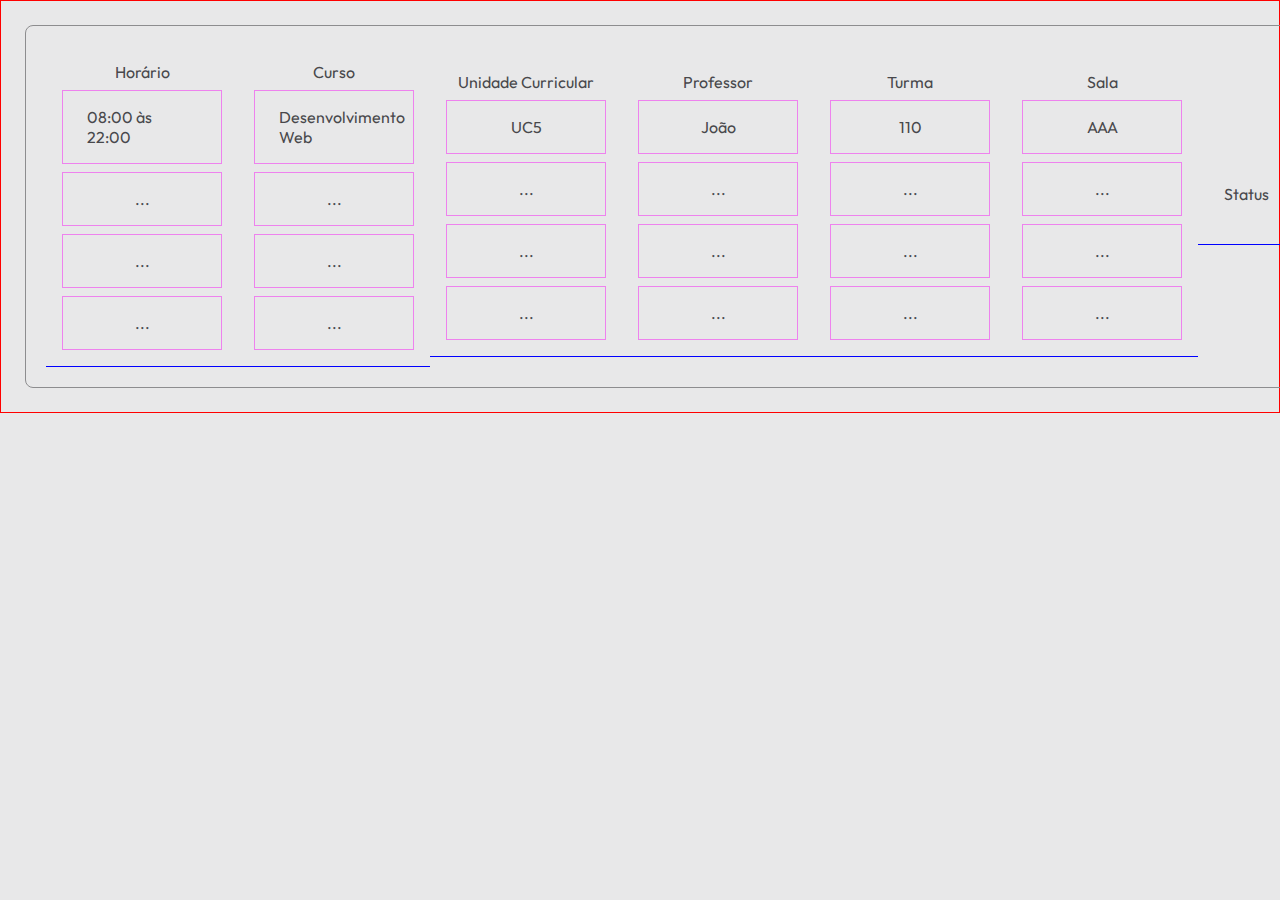
==== agenda.html @ 8237e06f "update js dropdown function" ====
<!DOCTYPE html>
<html lang="en">
<head>
    <meta charset="UTF-8">
    <meta http-equiv="X-UA-Compatible" content="IE=edge">
    <meta name="viewport" content="width=device-width, initial-scale=1.0">
    <!---------------------- MATERIAL ICONS GOOGLE ---------------------->
    <link rel="stylesheet" href="https://fonts.googleapis.com/css2?family=Material+Symbols+Rounded:opsz,wght,FILL,GRAD@20..48,100..700,0..1,-50..200" />
    <link rel="stylesheet" href="./assets/css/style.css">
    <title>Workstation_Agenda</title>
</head>
<body>
    <div class="station__content">
        <div class="app__agenda">
            <div class="row__data">
                <div class="data__title">
                    Horário
                    <div class="data__cell">08:00 às 22:00</div>
                    <div class="data__cell">...</div>
                    <div class="data__cell">...</div>
                    <div class="data__cell">...</div>
                </div>
                <div class="data__title">
                    Curso
                    <div class="data__cell">Desenvolvimento Web</div>
                    <div class="data__cell">...</div>
                    <div class="data__cell">...</div>
                    <div class="data__cell">...</div>
                </div>
                <div class="data__title">
                    Unidade Curricular
                    <div class="data__cell">UC5</div>
                    <div class="data__cell">...</div>
                    <div class="data__cell">...</div>
                    <div class="data__cell">...</div>
                </div>
                <div class="data__title">
                    Professor
                    <div class="data__cell">João</div>
                    <div class="data__cell">...</div>
                    <div class="data__cell">...</div>
                    <div class="data__cell">...</div>
                </div>
                <div class="data__title">
                    Turma
                    <div class="data__cell">110</div>
                    <div class="data__cell">...</div>
                    <div class="data__cell">...</div>
                    <div class="data__cell">...</div>
                </div>
                <div class="data__title">
                    Sala
                    <div class="data__cell">AAA</div>
                    <div class="data__cell">...</div>
                    <div class="data__cell">...</div>
                    <div class="data__cell">...</div>
                </div>
                <div class="data__title">
                    Status
                    <div class="data__status__pendente"></div>
                    <div class="data__status__completo"></div>
                    <div class="data__status__cancelado"></div>
                </div>
            </div>
        </div>
    </div>
    <script src="assets/js/main.js"></script>
</body>
</html>
---- assets/css/style.css ----
@import url('https://fonts.googleapis.com/css2?family=Outfit:wght@300;400;500;600;700&display=swap');

:root{
    /* COLOR STYLES  ~ Tailwind Indigo*/
    --primary-90: #312e81;
    --primary-80: #3730a3;
    --primary-70: #4338ca;
    --primary-60: #4f46e5;
    --primary-50: #6366f1; /*primary*/
    --primary-40: #818cf8;
    --primary-30: #a5b4fc;
    --primary-20: #c7d2fe;
    --primary-10: #e0e7ff;
    
    --secondary-50: #D64A52;
    --secondary-40: #ED6B4F;
    --secondary-30: #F18B52; /*secondary*/
    --secondary-20: #F6BC91;
    --secondary-10: #FEE2C2;

    --gradient-1: linear-gradient(30deg, #C2F2FE 0%, #F6BC91 30%, #ED6B4F 60%);
    --gradient-2: linear-gradient(30deg, #6366f1 0%, #ED6B4F 60%, #C2F2FE 90%);

    --gray-100: #1A1A1F;
    --gray-90: #313135;
    --gray-80: #48484C;
    --gray-70: #5F5F62;
    --gray-60: #767679;
    --gray-50: #8D8D8F;
    --gray-40: #A3A3A5;
    --gray-30: #BABABC;
    --gray-20: #D1D1D2;
    --gray-10: #E8E8E9;
    --gray-5: #F9F9F9;
    --gray-0: #FBFCFB;

    --ui-green: #0AF2AD;
    --ui-red: #FB7185;

    /* TYPOGRAPHY */
    --ff: 'Outfit', sans-serif;

    --size-bgx: 2rem;
    --size-bg: 1.8rem;
    --size-md: 1.2rem;
    --size-nm: 1rem;
    --size-sm: .875rem;
    --size-smx: .725rem;
    
    --bold: 700;
    --semibold: 600;
    --medium: 500;
    --regular: 400;
    --lighter: 300;

    /* SPACING */
    --p2: .1rem;
    --p4: .25rem;
    --p8: .5rem;
    --p12: .75rem;
    --p16: 1rem;
    --p20: 1.25rem;
    --p24: 1.5rem;
    --p64: 4rem;

    /* BORDER RADIUS */
    --rounded3: .2rem;
    --rounded6: .4rem;
    --rounded8: .5rem;
    --rounded16: 1rem; 

    /* EFFECTS SHADOW */
    --shadow-dark: 0px 2px 8px var(--gray-10);
    --shadow-indigo: 2px 4px 20px var(--primary-10);

    /* STATES ~ REFERÊNCIA
    --hover: 
        background-color: var(--gray-20);

    --focused: 
        color: var(--primary-50); 
        background-color: var(--primary-20);
        border: 6px solid var(--gray-10);

    --checked:
        color: var(--gray-0);
        background-color:var(--primary-50);
        box-shadow: var(--shadow-indigo);

    --disable: 
        color: var(--gray-50);
        background-color: var(--gray-30);
    
    */    
    /* MEDIA QUERIES  BREAKPOINTS
    --screen-mobile: 360~640px;
    --screen-tablet: 800~1024px;
    --screen-desktop-hd: 1440px;
    --screen-desktop-uhd: 1920px;
    */
}

*{
    margin: 0;
    padding: 0;
    box-sizing: border-box;
    font-family: var(--ff);
    color: var(--gray-80);
}

html{
    scroll-behavior: smooth;
}

body{
    background: var(--gray-10);
}

/* DARK THEME

body .dark-theme{
    --gray-100: #FBFCFB;
    --gray-90: #F9F9F9;
    --gray-80: #E8E8E9;
    --gray-70: #D1D1D2;
    --gray-60: #BABABC;
    --gray-50: #A3A3A5;
    --gray-40: #8D8D8F;
    --gray-30: #767679;
    --gray-20: #5F5F62;
    --gray-10: #48484C;
    --gray-5: #313135;
    --gray-0: #1A1A1F;
}
 */

a{
    text-decoration: none;
}

#app{
    display: grid;
    grid-template-columns: 3.75rem auto;
    margin: 2rem;
    min-height: 100vh;
    background-color: var(--gray-5);
    border-radius: var(--rounded8);
    box-shadow: var(--shadow-dark);
    transition: .5s ease-in-out;
}

.sidebar{
    display: flex;
    flex-direction: column;
    align-items: center;
    gap: .5rem;
    padding: var(--p8);
    border-radius: var(--rounded8);
    background-color: var(--primary-50);
    box-shadow: var(--shadow-dark);
    overflow-x: hidden;
}

.material-symbols-rounded {
    font-size: var(--size-md);
    font-variation-settings:
    'FILL' 1,
    'wght' 400,
    'GRAD' 200,
    'opsz' 20
}

.no-fill{
    font-variation-settings:
    'FILL' 0;
}

.status{
    position: absolute;
    right: 0;
    top: 0;
    width: 6px;
    height: 6px;
    background-color: var(--ui-green);
    border-radius: 50%;
}

.dropdown{
    display: none;
    position: absolute;
    padding: .5rem;
    width: 7rem;
    bottom: -12rem;
    right: 0;
    gap: .5rem;
    background-color: var(--gray-0);
    border: 1px solid var(--gray-20);
    border-radius: var(--rounded3);
}

.dropdown__btn{
    display: flex;
    align-items: center;
    padding: .5rem 1rem;
    gap: .5rem;
    color: var(--gray-20);
    border: none;
    background-color: var(--gray-0);
    border-radius: var(--rounded6);
    cursor: pointer;
}

.dropdown__btn span{
    color: var(--gray-20);
}

.dropdown__btn:hover span{
    color: var(--gray-50);
}

.dropdown__btn:hover{
    color: var(--gray-50);
    background-color: var(--gray-5);
}

.dropdown__btn__cta{
    padding: .5rem 1rem;
    font-size: var(--size-smx);
    font-weight: var(--regular);
    color: var(--gray-0);
    background-color: var(--primary-40);
    border: none;
    border-radius: var(--rounded6);
    cursor: pointer;
}

.dropdown__btn__cta:hover{
    color: var(--gray-0);
    background-color: var(--primary-50);
}

.profile__sm{
    position: relative;
}

.notifications .dropdown, 
.profile__sm #submenu__dropdown {
    flex-direction: column;
    align-items: left;
    justify-content: center;
    width: 7rem;
}

.config__dropdown,
.support__dropdown{
    display: none;
    flex-direction: column;
    justify-content: center;
    gap: .5rem;
}

.sidebar__menu{
    display: flex;
    flex-direction: column;
    align-items: center;
    padding: var(--p16) 0;
    width: 2.5rem;
    border-top: 1px solid var(--gray-20);
}

.menu__link{
    display: flex;
    align-items: center;
    gap: .9rem;
    margin: .3rem;
    padding: var(--p16);
    height: 2.5rem;
    background-color: var(--primary-50);
    border: none;
    cursor: pointer;
}

.menu__link:hover{
    color: var(--primary-50);
    background-color: var(--primary-10);
}

.menu__link span{
    color: var(--gray-0);
    transition: .3s;
}

.menu__link span:nth-child(2){
    display: none;
    font-size: 1rem;
}

/* -------------------------------- MENU NAV EXPAND -------------------------------- */

@keyframes display {
    from{
        opacity: 0;
    }
    to{
        opacity: 1;
    }
}

.sidebar:hover{
    padding: var(--p24) 0;
    color: var(--gray-60);
    background-color: var(--gray-0);
    border: 1px solid var(--gray-20);
}

.sidebar:hover img:nth-child(1),
.sidebar .img img:nth-child(2){
    display: none;
}

.sidebar:hover .img img:nth-child(2){
    display: block;
    width: 5rem;
    border-radius: 50%;
}

.img .avatar:hover,
#profile__sm .avatar__sm:hover{
    border: 4px solid var(--gray-10);
    border-radius: 50%;
    opacity: .9;
    cursor: pointer;
}

.sidebar:hover .sidebar__menu{
    align-self: start;
    width: 100%;
    border-top: 1px solid var(--gray-10);
}

.sidebar:hover .sidebar__menu .menu__link{
    width: 100%;
    padding-left: var(--p24);
    border-left: 4px solid transparent;
    background-color: var(--gray-0);
}

.sidebar:hover .menu__link span{
    color: var(--gray-50);
}

.sidebar:hover .sidebar__menu .menu__link:hover span{
    color: var(--primary-50);
}

.sidebar:hover .sidebar__menu .active{
    border-left: 4px solid var(--primary-50);  
    background-color: var(--primary-10);
}

.sidebar:hover .sidebar__menu .active span{
    color: var(--primary-50);
}

.sidebar:hover span:nth-child(2),
.sidebar:hover .carousel{
    display: block;
    animation: display 2s;
}

.sidebar:hover .toggle__container{
    background-color: var(--primary-10);
}

.toggle__container{
    display: flex;
    align-items: center;
    justify-content: start;
    width: 2.5rem;
    height: 1.5rem;
    background-color: var(--primary-40);
    border-radius: var(--rounded16);
}

.toggle__switch{
    display: flex;
    align-items: center;
    justify-content: start;
    height: 1.5rem;
    width: 1.5rem;
    padding: .1rem;
    border-radius: 50%;
}

.carousel{
    display: none;
    position: relative;
}

.carousel__content{
    display: flex;
    overflow-x: hidden;
}

.carousel__content,
.ads{
    width: 9rem;
    border-radius: var(--rounded8);
}

.pagination{
    position: absolute;
    display: flex;
    justify-content: space-around;
    align-items: center;
    width: 2.5rem;
    height: .5rem;
    border-radius: .5rem;
    left: 50%;
    bottom: .5rem;
    transform: translateX(-20px);
}

.pagination__dots{
    width: .5rem;
    height: .5rem;
    border: 1px solid var(--gray-0);
    border-radius: 50%;
    background-color: var(--gray-40);
}

.pagination__dots:active{
    width: 1rem;
    background-color: var(--gray-0);
}

/*----------------------------- O MAIN CONTAINER COMEÇA AQUI ------------------------------*/
.main__container{
    display: grid;
    grid-template-rows: 1fr 6fr 1fr;
    grid-column: 2/3;
    min-height: 100vh;
}

/*----------------------------- TOPBAR / BARRA DE PESQUISA -----------------------------------*/
.top__bar{
    display: flex;
    align-items: center;
    justify-content: space-between;
    padding-inline: var(--p24);
    background-color: var(--gray-0);
    border-bottom: 1px solid var(--gray-10);
    border-radius: 0 .5rem 0 0;
}

.brand__wordmark{
    font-size: var(--size-bgx);
    font-weight: var(--bold);
    color: var(--primary-50);
}

.search{
    padding-inline: var(--p24);
    position: relative;
}

.search__ico{
    width: 16px;
    height: 16px;
    position: absolute;
    top: 50%;
    left: 42%;
    transform: translate(-8px, -8px);
}

#search{
    min-width: 30rem;
    padding: .5rem;
    text-align: center;
    font-size: var(--size-sm);
    color: var(--gray-30);
    background-color: var(--gray-5);
    border: 1px solid var(--gray-10);
    border-radius: var(--rounded8);
    transition: .4s;
}

#search:focus{
    outline: none;
    border: 2px solid var(--gray-20);
    background-color: var(--gray-5);
}

input::placeholder{
    color: var(--gray-30);
}

.date{
    display: flex;
    align-items: center;
    height: 2.5rem;
    padding-inline: var(--p16);
    gap: .5rem;
    font-size: var(--size-sm);
    background-color: var(--gray-5);
    border: 1px solid var(--gray-10);
    border-radius: var(--rounded8);
}

#time,
.time__ico{
    font-size: var(--size-sm);
    font-weight: var(--lighter);
    color: var(--gray-30);
}

.user__nav{
    display: flex;
    align-items: center;
    gap: 1rem;
}

.notifications{
    position: relative;
    display: flex;
    align-items: center;
    padding: var(--p2);
    border-radius: 50%;
}

.notifications:hover{
    background-color: var(--gray-5);
    cursor: pointer;
}

.avatar__sm{
    position: relative;
    width: 40px;
    cursor: pointer;
}

/*------------------------ AQUI COMEÇA A AREA DE TRABALHO ---------------------------*/
.station__container{
    display: grid;
    grid-template-columns: 4fr 1fr;
    background-color: var(--gray-5);
}

.station__wrapper{
    display: grid;
    grid-template-rows: 1fr 3fr;
    background-color: var(--gray-5);
}

.hero{
    display: flex;
    align-items: center;
    justify-content: space-between;
    padding-inline: 1rem;
    border-bottom: 1px solid var(--gray-10);
}

.updates{
    display: flex;
    flex-direction: column;
    align-items: flex-start;
    padding: var(--p24);
    gap: .5rem;
}

.updates h3{
    font-size: var(--size-md);
    font-weight: var(--regular);
    color: var(--gray-50);
}

.updates p{
    font-size: var(--size-sm);
    font-weight: var(--regular);
    color: var(--gray-30);
}

.updates__label{
    display: flex;
    align-items: center;
    gap: .5rem;
    color: var(--gray-10);
}

.bullet__point{
    width: 8px;
    height: 8px;
    background-color: var(--ui-green);
    border-radius: var(--rounded3);
}

.tabs{
    display: flex;
    flex-direction: row;
    gap: .5rem;
    padding-inline: 1rem;
}

.tabs p{
    text-transform: uppercase;
    font-size: var(--size-smx);
    font-weight: var(--regular);
    color: var(--gray-0);
}

.tabs h3{
    font-size: var(--size-md);
    font-weight: var(--regular);
    color: var(--gray-0);
}

.tab__1{
    background-color: var(--primary-40);
}

.tab__2{
    background-color: var(--primary-30);
}

.tab__3{
    background-color: var(--primary-20);
}

.tab__1,
.tab__2, 
.tab__3{
    display: flex;
    flex-direction: column;
    justify-content: center;
    align-items: flex-start;
    width: 10rem;
    height: 6.5rem;
    padding: var(--p16);
    border-radius: var(--rounded8);
    transition: .3s ease;
    cursor: pointer;
}

.tab__1:hover,
.tab__2:hover, 
.tab__3:hover{
    transform: scale(1.03);
}

/* ------------------------------WORKSTATION FLEXÍVEL-------------------------------
.station__content{

}
*/
/* ------------------------------FOCUS BAR-------------------------------*/
.focus__bar{
    display: flex;
    flex-direction: column;
    align-items: center;
    width: 100%;
    gap: 1rem;
    border-left: 1px solid var(--gray-10);
}

.card{
    display: flex;
    align-items: center;
    flex-direction: column;
    justify-content: space-between;
    width: 100%;
    height: max-content;
    padding: var(--p8) var(--p24);
    gap: .5rem;
    border-radius: var(--rounded8);
    transition: .3s ease;
}

.card:hover{
    background-color: var(--gray-0);
    box-shadow: var(--shadow-dark);
    transform: scaleY(1.05);
}

.card__title{
    display: flex;
    align-items: center;
    justify-content: space-between;
    gap: 4rem;
    width: 100%;
    padding-bottom: var(--p8);
    border-bottom: 1px solid var(--gray-10);
} 

.card__title h4{
    font-size: var(--size-nm);
    font-weight: var(--regular);
    color: var(--gray-80);
}

.edit__card{
    display: flex;
    align-items: center;
    gap: .5rem;
    cursor: pointer;
}

.edit__card p{
    font-size: var(--size-sm);
    font-weight: var(--semibold);
    color: var(--gray-30);
}

.card__btn{
    width: 100%;
    text-align: center;
    padding: 2rem;
}

.card__btn button{
    padding: var(--p16) var(--p64);
    font-size: var(--size-nm);
    font-weight: var(--semibold);
    color: var(--gray-5);
    border: none;
    border-radius: var(--rounded8);
    background-color: var(--primary-40);
    cursor: pointer;
}

.card__btn button:hover{
    background-color: var(--primary-50);
    box-shadow: var(--shadow-indigo);
}

.contact__btn{
    width: 100%;
    text-align: center;
    padding: 2rem;
}

.contact__btn button{
    width: 100%;
    padding: var(--p16) var(--p24);
    font-size: var(--size-nm);
    font-weight: var(--semibold);
    color: var(--primary-40);
    border: 2px solid var(--primary-40);
    border-radius: var(--rounded8);
    background-color: transparent;
    cursor: pointer;
}

.contact__btn button:hover{
    color: var(--gray-0);
    background-color: var(--primary-40);
}

.contacts{
    display:flex;
    gap: .3rem;
}

.contacts img{
    height: 24px;
}

.add__contacts,
.add__contacts span{
    display: flex;
    align-items: center;
    justify-content: center;
    width: 24px;
    height: 24px;
    color: var(--gray-0);
    background-color: var(--primary-40);
    border: none;
    border-radius: var(--rounded8);
    cursor: pointer;
}

.edit__ico{
    color: var(--gray-30);
    cursor: pointer;
}

.volume__ico{
    padding: var(--p4);
    color: var(--primary-30);
    border: 1px solid var(--primary-30);
    border-radius: var(--rounded3);
}

.card__reminder{
    display: flex;
    align-items: center;
    padding: var(--p16);
    gap: 1rem;
    width: 100%;
    color: var(--gray-30);
    border: 1px solid var(--gray-10);
    border-radius: var(--rounded6);
}

.description{
    font-size: var(--size-smx);
    line-height: 150%;
}

.events__details{
    display: flex;
    align-items: center;
    gap: .5rem;
    color: var(--gray-0);
}

.reminder__title{
    font-weight: var(--semibold);
    color: var(--gray-60);
}

.reminder__details{
    display: flex;
    align-items: center;
    gap: .5rem;
    line-height: 150%;
    font-size: var(--size-smx);
    color: var(--gray-30);
}

.description .reminder__details .agenda{
    font-size: var(--size-smx);
    color: var(--gray-40);
}

.bullet__point__task{
    background-color: var(--ui-green);
}

/* ------------------------------FOOTER-------------------------------*/
.footer__label{
    font-size: var(--size-sm);
    font-weight: var(--size-nm);
    color: var(--gray-20);
}

.footer{
    display: flex;
    align-items: center;
    justify-content: center;
    background-color: var(--gray-5);
    border: 1px solid var(--gray-10);
    border-radius: 0 0 .5rem 0;
}

/* ------------------------------MEDIA QUERIES-------------------------------*/

/*-----------------------------------------------------------APP AGENDA-------------------------------------------------------*/
.app__agenda{
    display: grid;
    grid-template-columns: 1fr;
    padding: var(--p24);
    border: 1px solid red;
}

.row__data{
    display: flex;
    align-items: center;
    justify-content: center;
    min-height: 3rem;
    padding: var(--p20);
    border: 1px solid var(--gray-50);
    border-radius: var(--rounded8);

}

.data__title{
    display: flex;
    flex-direction: column;
    align-items: center;
    justify-content: space-between;
    min-width: 6rem;
    padding: var(--p16);
    gap: .5rem;
    border-bottom: 1px solid blue;
}

.data__cell{
    display: flex;
    align-items: start;
    justify-content: space-around;
    width: 10rem;
    padding: var(--p16) var(--p24);
    border-bottom: 1px solid var(--gray-10);
    border: 1px solid violet;
}

.data__status{

}
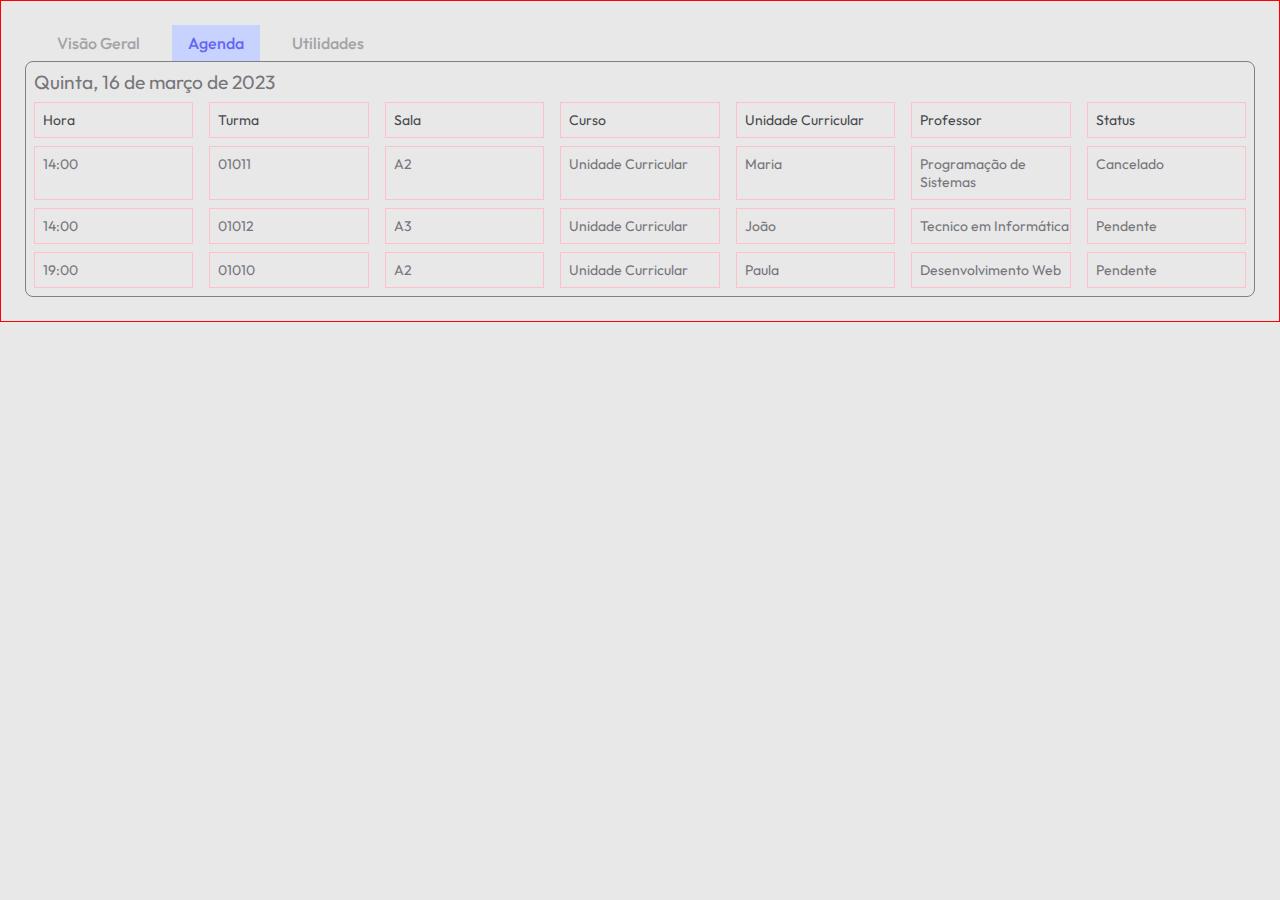
==== commit 367b28e7: "creat agend" ====
--- a/agenda.html
+++ b/agenda.html
@@ -10,57 +10,61 @@
     <title>Workstation_Agenda</title>
 </head>
 <body>
-    <div class="station__content">
-        <div class="app__agenda">
-            <div class="row__data">
-                <div class="data__title">
-                    Horário
-                    <div class="data__cell">08:00 às 22:00</div>
-                    <div class="data__cell">...</div>
-                    <div class="data__cell">...</div>
-                    <div class="data__cell">...</div>
-                </div>
-                <div class="data__title">
-                    Curso
-                    <div class="data__cell">Desenvolvimento Web</div>
-                    <div class="data__cell">...</div>
-                    <div class="data__cell">...</div>
-                    <div class="data__cell">...</div>
-                </div>
-                <div class="data__title">
-                    Unidade Curricular
-                    <div class="data__cell">UC5</div>
-                    <div class="data__cell">...</div>
-                    <div class="data__cell">...</div>
-                    <div class="data__cell">...</div>
-                </div>
-                <div class="data__title">
-                    Professor
-                    <div class="data__cell">João</div>
-                    <div class="data__cell">...</div>
-                    <div class="data__cell">...</div>
-                    <div class="data__cell">...</div>
-                </div>
-                <div class="data__title">
-                    Turma
-                    <div class="data__cell">110</div>
-                    <div class="data__cell">...</div>
-                    <div class="data__cell">...</div>
-                    <div class="data__cell">...</div>
-                </div>
-                <div class="data__title">
-                    Sala
-                    <div class="data__cell">AAA</div>
-                    <div class="data__cell">...</div>
-                    <div class="data__cell">...</div>
-                    <div class="data__cell">...</div>
-                </div>
-                <div class="data__title">
-                    Status
-                    <div class="data__status__pendente"></div>
-                    <div class="data__status__completo"></div>
-                    <div class="data__status__cancelado"></div>
-                </div>
+    <div class="app__agenda">
+        <div class="station__tabs">
+            <button class="station__tab">
+                Visão Geral
+            </button>
+            <button class="station__tab active">
+                Agenda
+            </button>
+            <button class="station__tab">
+                Utilidades
+            </button>
+        </div>
+        <div class="agenda__container">
+            <h3 class="agenda__header">
+                Quinta, 16 de março de 2023
+            </h3>
+            <div class="agenda__row agenda__label">
+                <div>Hora</div>
+                <div>Turma</div>
+                <div>Sala</div>
+                <div>Curso</div>
+                <div>Unidade Curricular</div>
+                <div>Professor</div>
+                <div>Status</div>
+            </div>
+
+            <div class="agenda__row agenda__data">
+                <div>14:00</div>
+                <div>01011</div>
+                <div>A2</div>
+                <div>Unidade Curricular</div>
+                <div>Maria</div>
+                <div>Programação de Sistemas</div>
+                <div class="agenda__status status__canceled">Cancelado</div>
+            </div>
+            
+            <div class="agenda__row agenda__data">
+                <div>14:00</div>
+                <div>01012</div>
+                <div>A3</div>
+                <div>Unidade Curricular</div>
+                <div>João</div>
+                <div>Tecnico em Informática</div>
+                <div class="agenda__status status__complete">Pendente</div>
+            </div>
+
+            <div class="agenda__row agenda__data">
+                <div>19:00</div>
+                <div>01010</div>
+                <div>A2</div>
+                <div>Unidade Curricular</div>
+                <div>Paula</div>
+                <div>Desenvolvimento Web</div>
+                <div class="agenda__status status__complete">Pendente</div>
+                <!-- status: pendente, em progresso, cancelado, completo -->
             </div>
         </div>
     </div>
--- a/assets/css/style.css
+++ b/assets/css/style.css
@@ -571,7 +571,7 @@
 .updates h3{
     font-size: var(--size-md);
     font-weight: var(--regular);
-    color: var(--gray-50);
+    color: var(--gray-60);
 }
 
 .updates p{
@@ -856,44 +856,67 @@
 
 /*-----------------------------------------------------------APP AGENDA-------------------------------------------------------*/
 .app__agenda{
-    display: grid;
-    grid-template-columns: 1fr;
+    margin-inline: auto;
     padding: var(--p24);
     border: 1px solid red;
 }
 
-.row__data{
-    display: flex;
-    align-items: center;
-    justify-content: center;
-    min-height: 3rem;
-    padding: var(--p20);
-    border: 1px solid var(--gray-50);
-    border-radius: var(--rounded8);
-
-}
-
-.data__title{
+.station__tabs{
+    display: flex;
+    gap: 1rem;
+    padding-left: 1rem;
+}
+
+.station__tab{
+    border: none;
+    font-size: var(--size-nm);
+    font-weight: var(--medium);
+    color: var(--gray-40);
+    padding: .5rem 1rem;
+    background-color: transparent;
+}
+
+.station__tabs .active{
+    background-color: var(--primary-20);
+    color: var(--primary-50);
+}
+
+.agenda__container{
     display: flex;
     flex-direction: column;
-    align-items: center;
-    justify-content: space-between;
-    min-width: 6rem;
-    padding: var(--p16);
-    gap: .5rem;
-    border-bottom: 1px solid blue;
-}
-
-.data__cell{
-    display: flex;
-    align-items: start;
-    justify-content: space-around;
-    width: 10rem;
-    padding: var(--p16) var(--p24);
-    border-bottom: 1px solid var(--gray-10);
-    border: 1px solid violet;
-}
-
-.data__status{
-
-}+    border: 1px solid gray;
+    padding: .5rem;
+    gap: .5rem;
+    border-radius: var(--rounded8);
+
+}
+
+.agenda__row{
+    display: grid;
+    grid-template-columns: repeat(7, 1fr);
+    column-gap: 1rem;
+}
+
+.agenda__row div{
+    border: 1px solid pink;
+    padding: .5rem 0 .5rem .5rem;
+}
+
+.agenda__header{
+    font-size: var(--size-md);
+    font-weight: var(--regular);
+    color: var(--gray-60);
+}
+
+.agenda__label{
+    font-size: var(--size-sm);
+    font-weight: var(--regular);
+    color: var(--gray-90);
+}
+
+.agenda__data div{
+    font-size: var(--size-sm);
+    font-weight: var(--regular);
+    color: var(--gray-60);
+}
+
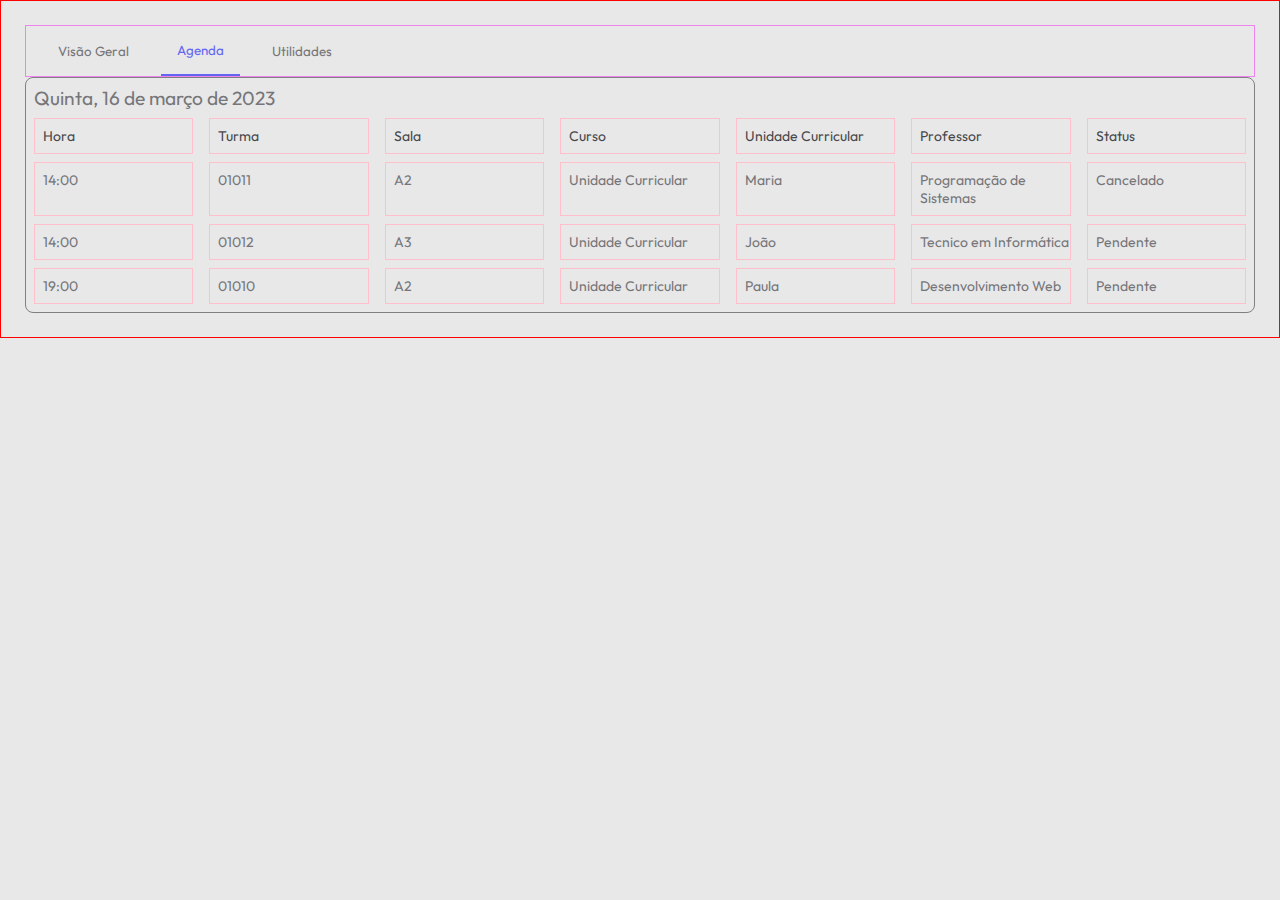
==== commit b04d47de: "workstation apps" ====
--- a/agenda.html
+++ b/agenda.html
@@ -10,16 +10,16 @@
     <title>Workstation_Agenda</title>
 </head>
 <body>
-    <div class="app__agenda">
+    <div class="station__agenda">
         <div class="station__tabs">
             <button class="station__tab">
-                Visão Geral
+                <span>Visão Geral</span>
             </button>
             <button class="station__tab active">
-                Agenda
+                <span>Agenda</span>
             </button>
             <button class="station__tab">
-                Utilidades
+                <span>Utilidades</span>
             </button>
         </div>
         <div class="agenda__container">
--- a/assets/css/style.css
+++ b/assets/css/style.css
@@ -855,7 +855,9 @@
 /* ------------------------------MEDIA QUERIES-------------------------------*/
 
 /*-----------------------------------------------------------APP AGENDA-------------------------------------------------------*/
-.app__agenda{
+.station__overview,
+.station__agenda, 
+.station__tools{
     margin-inline: auto;
     padding: var(--p24);
     border: 1px solid red;
@@ -863,21 +865,34 @@
 
 .station__tabs{
     display: flex;
+    padding-inline: var(--p16);
     gap: 1rem;
-    padding-left: 1rem;
+    border: 1px solid violet;
 }
 
 .station__tab{
+    padding: 1rem 0;
+    background-color: transparent;
     border: none;
-    font-size: var(--size-nm);
-    font-weight: var(--medium);
-    color: var(--gray-40);
+}
+
+.station__tab span{
+    color: var(--gray-60);
     padding: .5rem 1rem;
-    background-color: transparent;
-}
-
-.station__tabs .active{
+    border-radius: .2rem;
+    cursor: pointer;
+}
+
+.station__tab:hover span{
+    color: var(--primary-60);
     background-color: var(--primary-20);
+}
+
+.active{
+    border-bottom: 2px solid var(--primary-50);
+}
+
+.active span{
     color: var(--primary-50);
 }
 
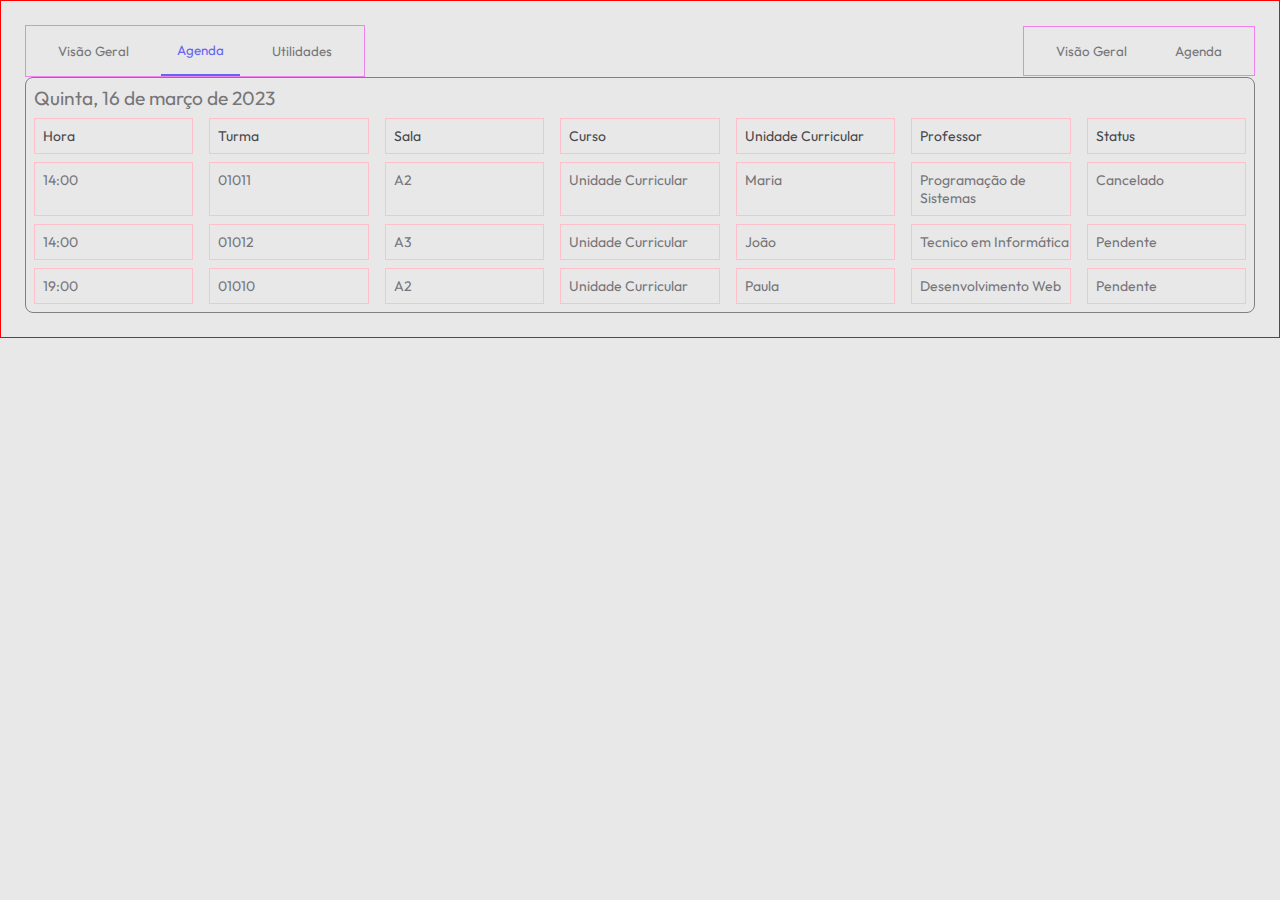
==== commit 4a617754: "add workbar" ====
--- a/agenda.html
+++ b/agenda.html
@@ -10,17 +10,27 @@
     <title>Workstation_Agenda</title>
 </head>
 <body>
-    <div class="station__agenda">
-        <div class="station__tabs">
-            <button class="station__tab">
-                <span>Visão Geral</span>
-            </button>
-            <button class="station__tab active">
-                <span>Agenda</span>
-            </button>
-            <button class="station__tab">
-                <span>Utilidades</span>
-            </button>
+    <div class="station__content">
+        <div class="station__workbar">
+            <div class="station__tabs">
+                <button class="station__tab">
+                    <span>Visão Geral</span>
+                </button>
+                <button class="station__tab active">
+                    <span>Agenda</span>
+                </button>
+                <button class="station__tab">
+                    <span>Utilidades</span>
+                </button>
+            </div>
+            <div class="station__tabs">
+                <button class="station__tab">
+                    <span>Visão Geral</span>
+                </button>
+                <button class="station__tab">
+                    <span>Agenda</span>
+                </button>
+            </div>
         </div>
         <div class="agenda__container">
             <h3 class="agenda__header">
--- a/assets/css/style.css
+++ b/assets/css/style.css
@@ -855,12 +855,16 @@
 /* ------------------------------MEDIA QUERIES-------------------------------*/
 
 /*-----------------------------------------------------------APP AGENDA-------------------------------------------------------*/
-.station__overview,
-.station__agenda, 
-.station__tools{
+.station__content{
     margin-inline: auto;
     padding: var(--p24);
     border: 1px solid red;
+}
+
+.station__workbar{
+    display: flex;
+    align-items: center;
+    justify-content: space-between;
 }
 
 .station__tabs{
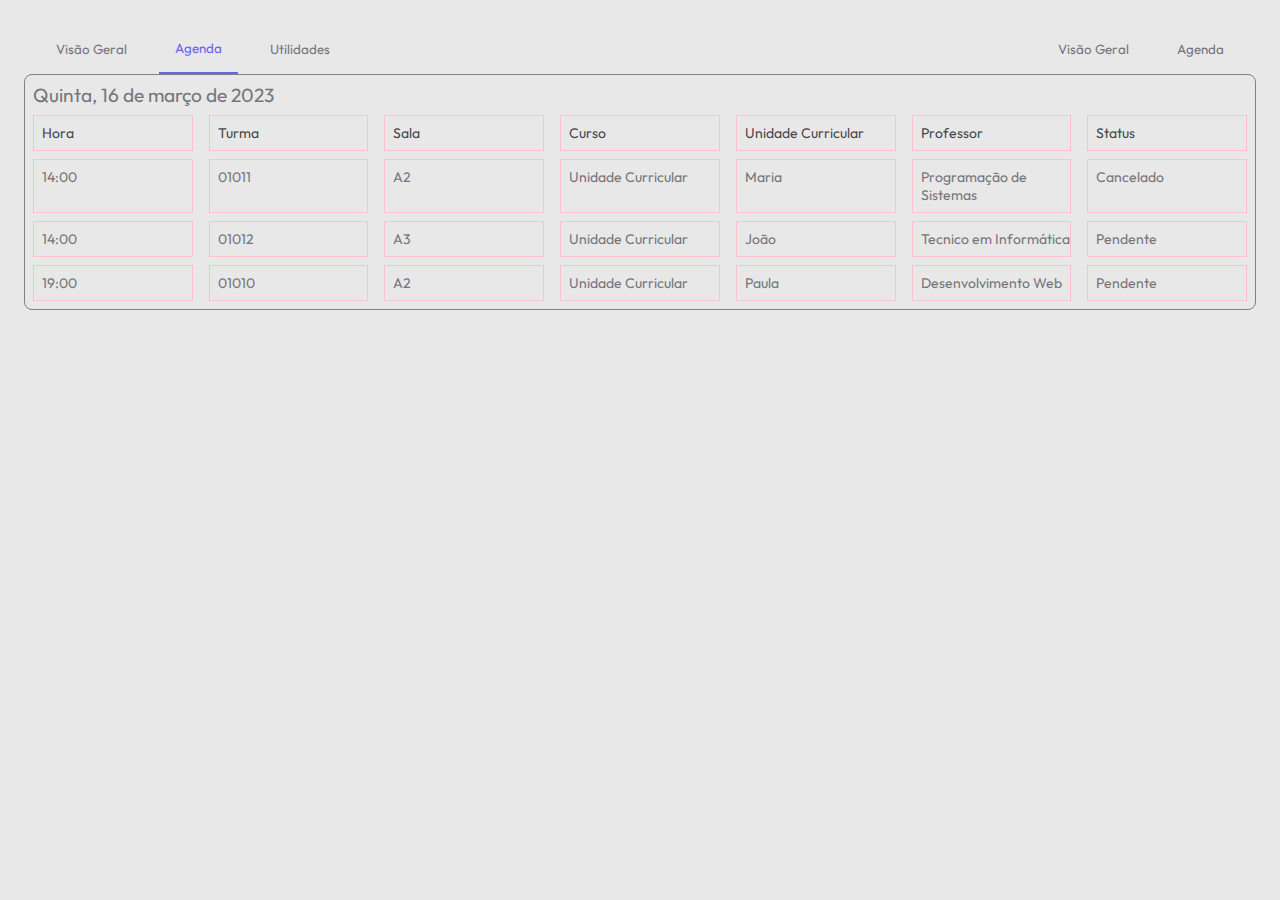
==== commit 511bb338: "workstation utilities progress" ====
--- a/agenda.html
+++ b/agenda.html
@@ -33,7 +33,7 @@
             </div>
         </div>
         <div class="agenda__container">
-            <h3 class="agenda__header">
+            <h3 class="content__header">
                 Quinta, 16 de março de 2023
             </h3>
             <div class="agenda__row agenda__label">
--- a/assets/css/style.css
+++ b/assets/css/style.css
@@ -18,9 +18,6 @@
     --secondary-20: #F6BC91;
     --secondary-10: #FEE2C2;
 
-    --gradient-1: linear-gradient(30deg, #C2F2FE 0%, #F6BC91 30%, #ED6B4F 60%);
-    --gradient-2: linear-gradient(30deg, #6366f1 0%, #ED6B4F 60%, #C2F2FE 90%);
-
     --gray-100: #1A1A1F;
     --gray-90: #313135;
     --gray-80: #48484C;
@@ -73,31 +70,6 @@
     --shadow-dark: 0px 2px 8px var(--gray-10);
     --shadow-indigo: 2px 4px 20px var(--primary-10);
 
-    /* STATES ~ REFERÊNCIA
-    --hover: 
-        background-color: var(--gray-20);
-
-    --focused: 
-        color: var(--primary-50); 
-        background-color: var(--primary-20);
-        border: 6px solid var(--gray-10);
-
-    --checked:
-        color: var(--gray-0);
-        background-color:var(--primary-50);
-        box-shadow: var(--shadow-indigo);
-
-    --disable: 
-        color: var(--gray-50);
-        background-color: var(--gray-30);
-    
-    */    
-    /* MEDIA QUERIES  BREAKPOINTS
-    --screen-mobile: 360~640px;
-    --screen-tablet: 800~1024px;
-    --screen-desktop-hd: 1440px;
-    --screen-desktop-uhd: 1920px;
-    */
 }
 
 *{
@@ -110,15 +82,24 @@
 
 html{
     scroll-behavior: smooth;
-}
-
-body{
-    background: var(--gray-10);
-}
-
-/* DARK THEME
+    text-rendering: optimizeLegibility;
+    -webkit-font-smoothing: antialiased;
+}
+
+/* DARK THEME */
 
 body .dark-theme{
+
+    --primary-90: #312e81;
+    --primary-80: #3730a3;
+    --primary-70: #4338ca;
+    --primary-60: #4f46e5;
+    --primary-50: #312e81; /*primary*/
+    --primary-40: #818cf8;
+    --primary-30: #a5b4fc;
+    --primary-20: #c7d2fe;
+    --primary-10: #e0e7ff;
+    
     --gray-100: #FBFCFB;
     --gray-90: #F9F9F9;
     --gray-80: #E8E8E9;
@@ -132,10 +113,17 @@
     --gray-5: #313135;
     --gray-0: #1A1A1F;
 }
- */
+
+body{
+    background-color: var(--gray-10);
+}
 
 a{
     text-decoration: none;
+}
+
+button:focus{
+    outline: 4px solid var(--gray-20);
 }
 
 #app{
@@ -287,7 +275,7 @@
 
 .menu__link span{
     color: var(--gray-0);
-    transition: .3s;
+    transition: .2s;
 }
 
 .menu__link span:nth-child(2){
@@ -325,7 +313,7 @@
 }
 
 .img .avatar:hover,
-#profile__sm .avatar__sm:hover{
+#profile .avatar__sm:hover{
     border: 4px solid var(--gray-10);
     border-radius: 50%;
     opacity: .9;
@@ -482,7 +470,7 @@
     background-color: var(--gray-5);
     border: 1px solid var(--gray-10);
     border-radius: var(--rounded8);
-    transition: .4s;
+    transition: .2s;
 }
 
 #search:focus{
@@ -529,7 +517,7 @@
 }
 
 .notifications:hover{
-    background-color: var(--gray-5);
+    background-color: var(--gray-10);
     cursor: pointer;
 }
 
@@ -540,6 +528,8 @@
 }
 
 /*------------------------ AQUI COMEÇA A AREA DE TRABALHO ---------------------------*/
+
+
 .station__container{
     display: grid;
     grid-template-columns: 4fr 1fr;
@@ -637,7 +627,7 @@
     height: 6.5rem;
     padding: var(--p16);
     border-radius: var(--rounded8);
-    transition: .3s ease;
+    transition: .2s ease-in-out;
     cursor: pointer;
 }
 
@@ -666,19 +656,18 @@
     display: flex;
     align-items: center;
     flex-direction: column;
-    justify-content: space-between;
     width: 100%;
     height: max-content;
     padding: var(--p8) var(--p24);
     gap: .5rem;
     border-radius: var(--rounded8);
-    transition: .3s ease;
+    transition: .2s ease;
 }
 
 .card:hover{
     background-color: var(--gray-0);
     box-shadow: var(--shadow-dark);
-    transform: scaleY(1.05);
+    transform: scaleY(1.01);
 }
 
 .card__title{
@@ -694,7 +683,13 @@
 .card__title h4{
     font-size: var(--size-nm);
     font-weight: var(--regular);
-    color: var(--gray-80);
+    color: var(--gray-40);
+}
+
+.card__title h5{
+    font-size: var(--size-sm);
+    font-weight: var(--medium);
+    color: var(--gray-40);
 }
 
 .edit__card{
@@ -705,40 +700,42 @@
 }
 
 .edit__card p{
-    font-size: var(--size-sm);
-    font-weight: var(--semibold);
-    color: var(--gray-30);
+    font-size: var(--size-smx);
+    font-weight: var(--medium);
+    color: var(--gray-40);
 }
 
 .card__btn{
     width: 100%;
+    padding: 1rem;
     text-align: center;
-    padding: 2rem;
 }
 
 .card__btn button{
+    width: 100%;
     padding: var(--p16) var(--p64);
     font-size: var(--size-nm);
     font-weight: var(--semibold);
-    color: var(--gray-5);
+    color: var(--gray-40);
     border: none;
     border-radius: var(--rounded8);
+    background-color: var(--gray-10);
+    cursor: pointer;
+}
+
+.card__btn button:hover{
+    color: var(--gray-0);
     background-color: var(--primary-40);
-    cursor: pointer;
-}
-
-.card__btn button:hover{
-    background-color: var(--primary-50);
     box-shadow: var(--shadow-indigo);
 }
 
-.contact__btn{
+.card__contact__btn{
     width: 100%;
     text-align: center;
-    padding: 2rem;
-}
-
-.contact__btn button{
+    padding: 2rem 0rem;
+}
+
+.card__contact__btn button{
     width: 100%;
     padding: var(--p16) var(--p24);
     font-size: var(--size-nm);
@@ -750,9 +747,10 @@
     cursor: pointer;
 }
 
-.contact__btn button:hover{
+.card__contact__btn button:hover{
     color: var(--gray-0);
     background-color: var(--primary-40);
+    box-shadow: var(--shadow-indigo);
 }
 
 .contacts{
@@ -773,10 +771,16 @@
     height: 24px;
     color: var(--gray-0);
     background-color: var(--primary-40);
+    border-radius: var(--rounded16);
     border: none;
-    border-radius: var(--rounded8);
-    cursor: pointer;
-}
+    cursor: pointer;
+}
+
+.add__contacts span:hover{
+    background-color: var(--primary-50);
+    box-shadow: var(--shadow-indigo);
+}
+
 
 .edit__ico{
     color: var(--gray-30);
@@ -803,7 +807,7 @@
 
 .description{
     font-size: var(--size-smx);
-    line-height: 150%;
+    line-height: 175%;
 }
 
 .events__details{
@@ -852,13 +856,11 @@
     border-radius: 0 0 .5rem 0;
 }
 
-/* ------------------------------MEDIA QUERIES-------------------------------*/
-
-/*-----------------------------------------------------------APP AGENDA-------------------------------------------------------*/
+/*--------------------------WORKSTATION CONTENT ------------------------------*/
 .station__content{
     margin-inline: auto;
     padding: var(--p24);
-    border: 1px solid red;
+    width: 100%;
 }
 
 .station__workbar{
@@ -871,7 +873,6 @@
     display: flex;
     padding-inline: var(--p16);
     gap: 1rem;
-    border: 1px solid violet;
 }
 
 .station__tab{
@@ -892,13 +893,17 @@
     background-color: var(--primary-20);
 }
 
-.active{
+.station__tabs .active{
     border-bottom: 2px solid var(--primary-50);
 }
 
-.active span{
+.station__tabs .active span{
     color: var(--primary-50);
 }
+
+/*--------------------------WORKSTATION CONTENT - VISAO GERAL ------------------------------*/
+
+/*--------------------------WORKSTATION CONTENT - AGENDA ------------------------------*/
 
 .agenda__container{
     display: flex;
@@ -921,7 +926,7 @@
     padding: .5rem 0 .5rem .5rem;
 }
 
-.agenda__header{
+.content__header{
     font-size: var(--size-md);
     font-weight: var(--regular);
     color: var(--gray-60);
@@ -939,3 +944,69 @@
     color: var(--gray-60);
 }
 
+/*--------------------------WORKSTATION CONTENT - FERRAMENTAS ------------------------------*/
+
+.tools__content{
+    display: grid;
+    grid-template-columns: repeat(2,1fr);
+    grid-template-rows: repeat(2,1fr);
+    gap: 1rem;
+    border: 1px solid red;
+}
+
+.kanban__wrapper{
+    display: flex;
+    gap: 1rem;
+}
+
+.card__kanban{
+    display: flex;
+    align-items: start;
+    flex-direction: column;
+    width: 100%;
+    height: max-content;
+    padding: var(--p8) var(--p24);
+    gap: .5rem;
+    border: 1px solid var(--gray-10);
+    border-radius: var(--rounded8);
+    transition: .2s ease;
+    grid-row: 1/3;
+}
+
+.card__kanban:hover{
+    background-color: var(--gray-0);
+    box-shadow: var(--shadow-dark);
+    transform: scaleY(1.05);
+}
+
+.reminder__label__red{
+    padding: var(--p2) var(--p4);
+    font-size: var(--size-smx);
+    color: var(--ui-red);
+    background-color: #fb71863a;
+    border-radius: var(--rounded8);
+}
+
+.reminder__label__orange{
+    padding: var(--p2) var(--p4);
+    font-size: var(--size-smx);
+    color: var(--secondary-30);
+    background-color: var(--secondary-10);
+    border-radius: var(--rounded8);
+}
+
+.reminder__label__green{
+    padding: var(--p2) var(--p4);
+    font-size: var(--size-smx);
+    color: var(--ui-green);
+    background-color:#0af2ac13;
+    border-radius: var(--rounded8);
+}
+
+/*-------------------------- MEDIA QUERIES BREAKPOINTS ------------------------------*/
+/*
+--screen-mobile: 360~640px;
+--screen-tablet: 800~1024px;
+--screen-desktop-hd: 1440px;
+--screen-desktop-uhd: 1920px;
+*/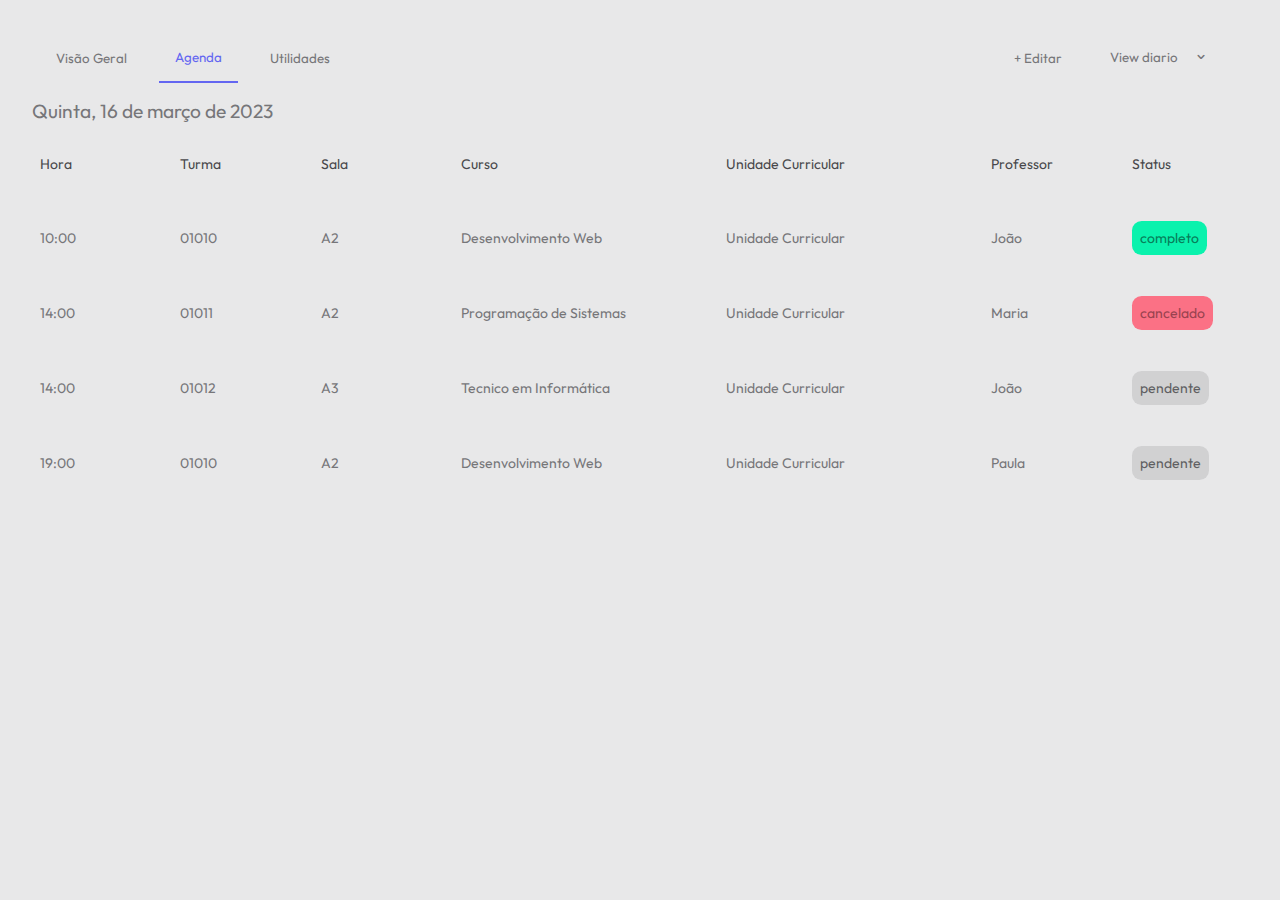
==== commit c37e6338: "inserting agend into dashboard" ====
--- a/agenda.html
+++ b/agenda.html
@@ -25,14 +25,19 @@
             </div>
             <div class="station__tabs">
                 <button class="station__tab">
-                    <span>Visão Geral</span>
+                    <span>+ Editar</span>
                 </button>
-                <button class="station__tab">
-                    <span>Agenda</span>
+                <button class="station__tab" id="view">
+                    <span>
+                        View diario
+                        <span class="material-symbols-rounded">
+                            keyboard_arrow_down
+                        </span>
+                    </span>
                 </button>
             </div>
         </div>
-        <div class="agenda__container">
+        <div class="agenda__container" id="agenda-container">
             <h3 class="content__header">
                 Quinta, 16 de março de 2023
             </h3>
@@ -47,34 +52,51 @@
             </div>
 
             <div class="agenda__row agenda__data">
+                <div>10:00</div>
+                <div>01010</div>
+                <div>A2</div>
+                <div>Desenvolvimento Web</div>
+                <div>Unidade Curricular</div>
+                <div>João</div>
+                <div>
+                    <span class="agenda__status status__completo">completo</span>
+                </div>
+            </div>
+
+            <div class="agenda__row agenda__data">
                 <div>14:00</div>
                 <div>01011</div>
                 <div>A2</div>
+                <div>Programação de Sistemas</div>
                 <div>Unidade Curricular</div>
                 <div>Maria</div>
-                <div>Programação de Sistemas</div>
-                <div class="agenda__status status__canceled">Cancelado</div>
+                <div>
+                    <span class="agenda__status status__cancelado">cancelado</span>
+                </div>
             </div>
             
             <div class="agenda__row agenda__data">
                 <div>14:00</div>
                 <div>01012</div>
                 <div>A3</div>
+                <div>Tecnico em Informática</div>
                 <div>Unidade Curricular</div>
                 <div>João</div>
-                <div>Tecnico em Informática</div>
-                <div class="agenda__status status__complete">Pendente</div>
+                <div>
+                    <span class="agenda__status status__pendente">pendente</span>
+                </div>
             </div>
 
             <div class="agenda__row agenda__data">
                 <div>19:00</div>
                 <div>01010</div>
                 <div>A2</div>
+                <div>Desenvolvimento Web</div>
                 <div>Unidade Curricular</div>
                 <div>Paula</div>
-                <div>Desenvolvimento Web</div>
-                <div class="agenda__status status__complete">Pendente</div>
-                <!-- status: pendente, em progresso, cancelado, completo -->
+                <div>
+                    <span class="agenda__status status__pendente">pendente</span>
+                </div>
             </div>
         </div>
     </div>
--- a/assets/css/style.css
+++ b/assets/css/style.css
@@ -90,28 +90,35 @@
 
 body .dark-theme{
 
-    --primary-90: #312e81;
-    --primary-80: #3730a3;
-    --primary-70: #4338ca;
-    --primary-60: #4f46e5;
-    --primary-50: #312e81; /*primary*/
-    --primary-40: #818cf8;
-    --primary-30: #a5b4fc;
-    --primary-20: #c7d2fe;
-    --primary-10: #e0e7ff;
+    --primary-10: #D1D7EE;
+    --primary-20: #BEC4DA;
+    --primary-30: #AEB4C8;
+    --primary-40: #babbf5;
+    --primary-50: #7375f2; /*primary*/
+    --primary-60: #9294f5;
+    --primary-70: #a5b4fc;
+    --primary-80: #c7d2fe;
+    --primary-90: #e0e7ff;
     
-    --gray-100: #FBFCFB;
-    --gray-90: #F9F9F9;
-    --gray-80: #E8E8E9;
-    --gray-70: #D1D1D2;
-    --gray-60: #BABABC;
-    --gray-50: #A3A3A5;
-    --gray-40: #8D8D8F;
-    --gray-30: #767679;
-    --gray-20: #5F5F62;
-    --gray-10: #48484C;
-    --gray-5: #313135;
-    --gray-0: #1A1A1F;
+    --gray-100: #e0e7ff;
+    --gray-90: #D1D7EE;
+    --gray-80: #BEC4DA;
+    --gray-70: #AEB4C8;
+    --gray-60: #b8bccf;
+    --gray-50: #8B90A3;
+    --gray-40: #9da1b3;
+    --gray-30: #9d9ea7;
+    --gray-20: #626570;
+    --gray-10: #444755;
+    --gray-5: #343643;
+    --gray-0: #282A36;
+
+    --shadow-dark: 0px 2px 8px var(--gray-0);
+    --shadow-indigo: 2px 4px 20px #372272;
+}
+
+.dark-theme .menu__link span{
+    color: var(--gray-100);
 }
 
 body{
@@ -123,7 +130,7 @@
 }
 
 button:focus{
-    outline: 4px solid var(--gray-20);
+    outline: 2px solid var(--gray-20);
 }
 
 #app{
@@ -134,7 +141,7 @@
     background-color: var(--gray-5);
     border-radius: var(--rounded8);
     box-shadow: var(--shadow-dark);
-    transition: .5s ease-in-out;
+    transition: grid-template-columns .5s ease-in-out;
 }
 
 .sidebar{
@@ -273,6 +280,11 @@
     background-color: var(--primary-10);
 }
 
+.menu__link:focus{
+    outline: none;
+    transform: scale(1.05);
+}
+
 .menu__link span{
     color: var(--gray-0);
     transition: .2s;
@@ -351,7 +363,8 @@
 }
 
 .sidebar:hover span:nth-child(2),
-.sidebar:hover .carousel{
+.sidebar:hover .carousel,
+.sidebar:hover .carousel .ads{
     display: block;
     animation: display 2s;
 }
@@ -385,12 +398,6 @@
     position: relative;
 }
 
-.carousel__content{
-    display: flex;
-    overflow-x: hidden;
-}
-
-.carousel__content,
 .ads{
     width: 9rem;
     border-radius: var(--rounded8);
@@ -415,11 +422,13 @@
     border: 1px solid var(--gray-0);
     border-radius: 50%;
     background-color: var(--gray-40);
-}
-
-.pagination__dots:active{
+    transition: .5s ease;
+}
+
+.pagination .active{
     width: 1rem;
     background-color: var(--gray-0);
+    border-radius: 1rem;
 }
 
 /*----------------------------- O MAIN CONTAINER COMEÇA AQUI ------------------------------*/
@@ -436,7 +445,6 @@
     align-items: center;
     justify-content: space-between;
     padding-inline: var(--p24);
-    background-color: var(--gray-0);
     border-bottom: 1px solid var(--gray-10);
     border-radius: 0 .5rem 0 0;
 }
@@ -470,7 +478,7 @@
     background-color: var(--gray-5);
     border: 1px solid var(--gray-10);
     border-radius: var(--rounded8);
-    transition: .2s;
+    transition: width .2s;
 }
 
 #search:focus{
@@ -627,7 +635,7 @@
     height: 6.5rem;
     padding: var(--p16);
     border-radius: var(--rounded8);
-    transition: .2s ease-in-out;
+    transition: transform .2s ease-in-out;
     cursor: pointer;
 }
 
@@ -881,6 +889,11 @@
     border: none;
 }
 
+.station__tab:focus{
+    outline: none;
+    border-bottom: 2px solid var(--primary-30);
+}
+
 .station__tab span{
     color: var(--gray-60);
     padding: .5rem 1rem;
@@ -901,6 +914,16 @@
     color: var(--primary-50);
 }
 
+#view span{
+    display: flex;
+    align-items: center;
+    line-height: .2rem;
+}
+
+#view span span{
+    font-size: var(--size-sm);
+}
+
 /*--------------------------WORKSTATION CONTENT - VISAO GERAL ------------------------------*/
 
 /*--------------------------WORKSTATION CONTENT - AGENDA ------------------------------*/
@@ -908,21 +931,25 @@
 .agenda__container{
     display: flex;
     flex-direction: column;
-    border: 1px solid gray;
     padding: .5rem;
     gap: .5rem;
-    border-radius: var(--rounded8);
 
 }
 
 .agenda__row{
     display: grid;
-    grid-template-columns: repeat(7, 1fr);
+    grid-template-columns: repeat(3, 1fr) repeat(2, 2fr) repeat(2, 1fr);
     column-gap: 1rem;
+    padding: 1rem 0;
+    border-bottom: 1px solid var(--gray-10);
+}
+
+.agenda__label,
+.agenda__row:nth-last-child(1){
+    border-bottom: none;
 }
 
 .agenda__row div{
-    border: 1px solid pink;
     padding: .5rem 0 .5rem .5rem;
 }
 
@@ -944,6 +971,25 @@
     color: var(--gray-60);
 }
 
+.agenda__status{
+    padding: .5rem;
+    border-radius: .6rem;
+}
+
+.status__cancelado{
+    background-color: var(--ui-red);
+    color: #994350;
+}
+
+.status__pendente{
+    background-color: var(--gray-20);
+    color: var(--gray-70);
+}
+
+.status__completo{
+    background-color: var(--ui-green);
+    color: #077e5a;
+}
 /*--------------------------WORKSTATION CONTENT - FERRAMENTAS ------------------------------*/
 
 .tools__content{
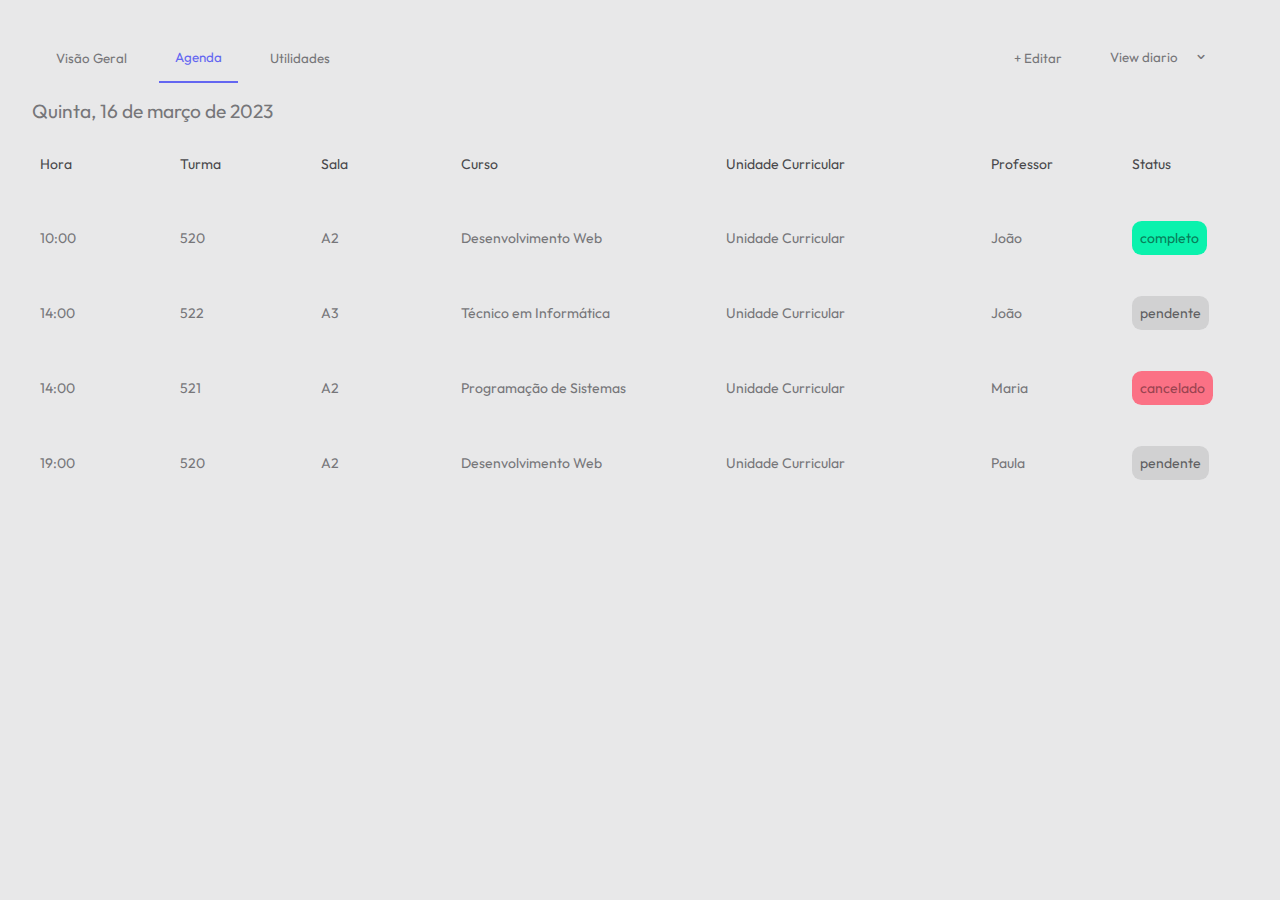
==== commit 3c0db11b: "update agend" ====
--- a/agenda.html
+++ b/agenda.html
@@ -27,77 +27,28 @@
                 <button class="station__tab">
                     <span>+ Editar</span>
                 </button>
-                <button class="station__tab" id="view">
-                    <span>
-                        View diario
-                        <span class="material-symbols-rounded">
-                            keyboard_arrow_down
+                <div id="view">
+                    <button class="station__tab">
+                        <span>
+                            View diario
+                            <span class="material-symbols-rounded">
+                                keyboard_arrow_down
+                            </span>
                         </span>
-                    </span>
-                </button>
+                    </button>
+                    <div id="view__dropdown">
+                        <button class="station__tab">
+                            <span>View Semanal</span>
+                        </button>
+                        <button class="station__tab">
+                            <span>View Mensal</span>
+                        </button>
+                    </div>
+                </div>
             </div>
         </div>
-        <div class="agenda__container" id="agenda-container">
-            <h3 class="content__header">
-                Quinta, 16 de março de 2023
-            </h3>
-            <div class="agenda__row agenda__label">
-                <div>Hora</div>
-                <div>Turma</div>
-                <div>Sala</div>
-                <div>Curso</div>
-                <div>Unidade Curricular</div>
-                <div>Professor</div>
-                <div>Status</div>
-            </div>
-
-            <div class="agenda__row agenda__data">
-                <div>10:00</div>
-                <div>01010</div>
-                <div>A2</div>
-                <div>Desenvolvimento Web</div>
-                <div>Unidade Curricular</div>
-                <div>João</div>
-                <div>
-                    <span class="agenda__status status__completo">completo</span>
-                </div>
-            </div>
-
-            <div class="agenda__row agenda__data">
-                <div>14:00</div>
-                <div>01011</div>
-                <div>A2</div>
-                <div>Programação de Sistemas</div>
-                <div>Unidade Curricular</div>
-                <div>Maria</div>
-                <div>
-                    <span class="agenda__status status__cancelado">cancelado</span>
-                </div>
-            </div>
+        <div class="agenda__container" id="station-content">
             
-            <div class="agenda__row agenda__data">
-                <div>14:00</div>
-                <div>01012</div>
-                <div>A3</div>
-                <div>Tecnico em Informática</div>
-                <div>Unidade Curricular</div>
-                <div>João</div>
-                <div>
-                    <span class="agenda__status status__pendente">pendente</span>
-                </div>
-            </div>
-
-            <div class="agenda__row agenda__data">
-                <div>19:00</div>
-                <div>01010</div>
-                <div>A2</div>
-                <div>Desenvolvimento Web</div>
-                <div>Unidade Curricular</div>
-                <div>Paula</div>
-                <div>
-                    <span class="agenda__status status__pendente">pendente</span>
-                </div>
-            </div>
         </div>
     </div>
     <script src="assets/js/main.js"></script>
--- a/assets/css/style.css
+++ b/assets/css/style.css
@@ -914,6 +914,10 @@
     color: var(--primary-50);
 }
 
+#view{
+    position: relative;
+}
+
 #view span{
     display: flex;
     align-items: center;
@@ -922,6 +926,20 @@
 
 #view span span{
     font-size: var(--size-sm);
+}
+
+#view__dropdown{
+    display: none;
+    flex-direction: column;
+    position: absolute;
+    bottom: -6.5rem;
+    background-color: var(--gray-20);
+    border-radius: .5rem;
+}
+
+#view__dropdown button:hover{
+    background-color: var(--primary-20);
+    border-radius: .5rem;
 }
 
 /*--------------------------WORKSTATION CONTENT - VISAO GERAL ------------------------------*/
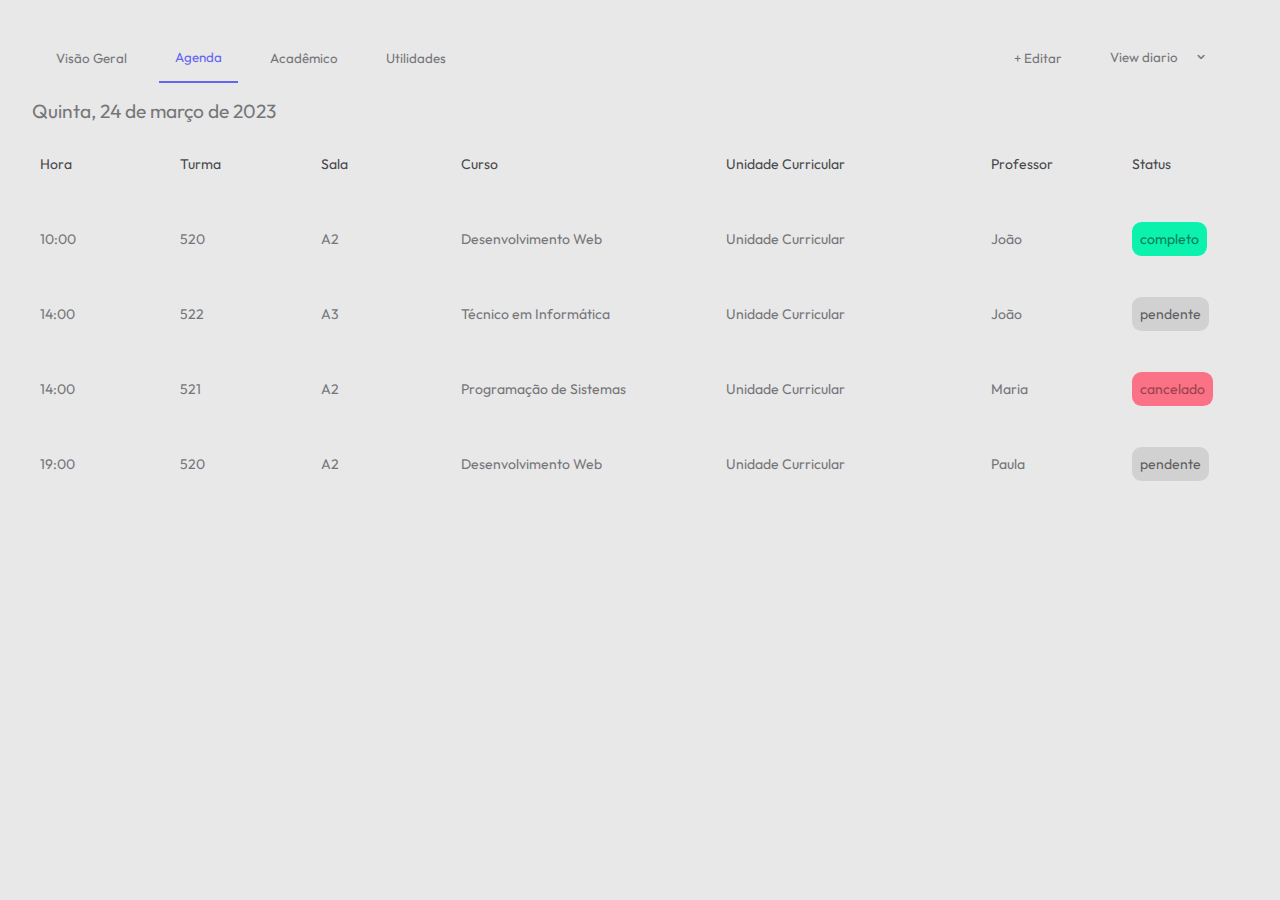
==== commit 3b5c7203: "dropdown fix, new academic tab" ====
--- a/agenda.html
+++ b/agenda.html
@@ -18,6 +18,9 @@
                 </button>
                 <button class="station__tab active">
                     <span>Agenda</span>
+                </button>
+                <button class="station__tab">
+                    <span>Acadêmico</span>
                 </button>
                 <button class="station__tab">
                     <span>Utilidades</span>
@@ -48,7 +51,6 @@
             </div>
         </div>
         <div class="agenda__container" id="station-content">
-            
         </div>
     </div>
     <script src="assets/js/main.js"></script>
--- a/assets/css/style.css
+++ b/assets/css/style.css
@@ -121,6 +121,18 @@
     color: var(--gray-100);
 }
 
+::-webkit-scrollbar{
+    display: block;
+    width: .6rem;
+    background-color: var(--gray-30);
+    border-radius: 1rem;
+}
+
+::-webkit-scrollbar-thumb{
+    background-color: var(--gray-60);
+    border-radius: 1rem;
+}
+
 body{
     background-color: var(--gray-10);
 }
@@ -419,15 +431,14 @@
 .pagination__dots{
     width: .5rem;
     height: .5rem;
-    border: 1px solid var(--gray-0);
     border-radius: 50%;
-    background-color: var(--gray-40);
+    background-color: #ffffffc4;
     transition: .5s ease;
-}
+}    
 
 .pagination .active{
     width: 1rem;
-    background-color: var(--gray-0);
+    background-color: #FFF;
     border-radius: 1rem;
 }
 
@@ -544,6 +555,10 @@
     background-color: var(--gray-5);
 }
 
+.station__content{
+    overflow-y: auto;
+}
+
 .station__wrapper{
     display: grid;
     grid-template-rows: 1fr 3fr;
@@ -761,12 +776,12 @@
     box-shadow: var(--shadow-indigo);
 }
 
-.contacts{
+.contacts__mini{
     display:flex;
     gap: .3rem;
 }
 
-.contacts img{
+.contacts__mini img{
     height: 24px;
 }
 
@@ -962,11 +977,6 @@
     border-bottom: 1px solid var(--gray-10);
 }
 
-.agenda__label,
-.agenda__row:nth-last-child(1){
-    border-bottom: none;
-}
-
 .agenda__row div{
     padding: .5rem 0 .5rem .5rem;
 }
@@ -1066,6 +1076,87 @@
     background-color:#0af2ac13;
     border-radius: var(--rounded8);
 }
+
+/*--------------------------WORKSTATION CONTENT - ACADÊMICO ------------------------------*/
+.scholar__container{
+    display: grid;
+    grid-template-columns: repeat(1fr);
+    grid-template-rows: repeat(2,1fr);
+}
+    
+.scholar__content{
+    grid-row: 3/3;
+    display: flex;
+    align-items: start;
+    width: 100%;
+    height: max-content;
+    padding: var(--p8) var(--p24);
+    gap: .5rem;
+    border-radius: var(--rounded8);
+}
+    
+/*--------------------------WORKSTATION CONTENT - FERRAMENTAS ------------------------------*/
+
+.tools__content{
+    display: grid;
+    grid-template-columns: repeat(2,1fr);
+    grid-template-rows: repeat(2,1fr);
+    gap: 1rem;
+}
+    
+.kanban__wrapper{
+    display: flex;
+    gap: 1rem;
+}
+
+.card__kanban{
+    grid-row: 1/3;
+    display: flex;
+    align-items: start;
+    flex-direction: column;
+    width: 100%;
+    height: max-content;
+    padding: var(--p8) var(--p24);
+    gap: .5rem;
+    border: 1px solid var(--gray-10);
+    border-radius: var(--rounded8);
+}
+
+.card__kanban:hover{
+    background-color: var(--gray-0);
+    box-shadow: var(--shadow-dark);
+}
+    
+/*------------------------------------- WORKSTATION - ACADEMICO --------------------------------------*/
+.overview__content{
+    display: grid;
+    grid-template-columns: repeat(3, 1fr);
+    grid-template-rows: repeat(2, 1fr);
+    gap: 1rem;
+    border: 1px solid red;
+}
+
+.data__updates{
+
+}
+
+.events{
+
+}
+
+.calendar__month{
+
+}
+
+.calendar__week{
+
+}
+
+.contacts{
+    display: flex;
+    border: 1px solid blue;
+}
+
 
 /*-------------------------- MEDIA QUERIES BREAKPOINTS ------------------------------*/
 /*
